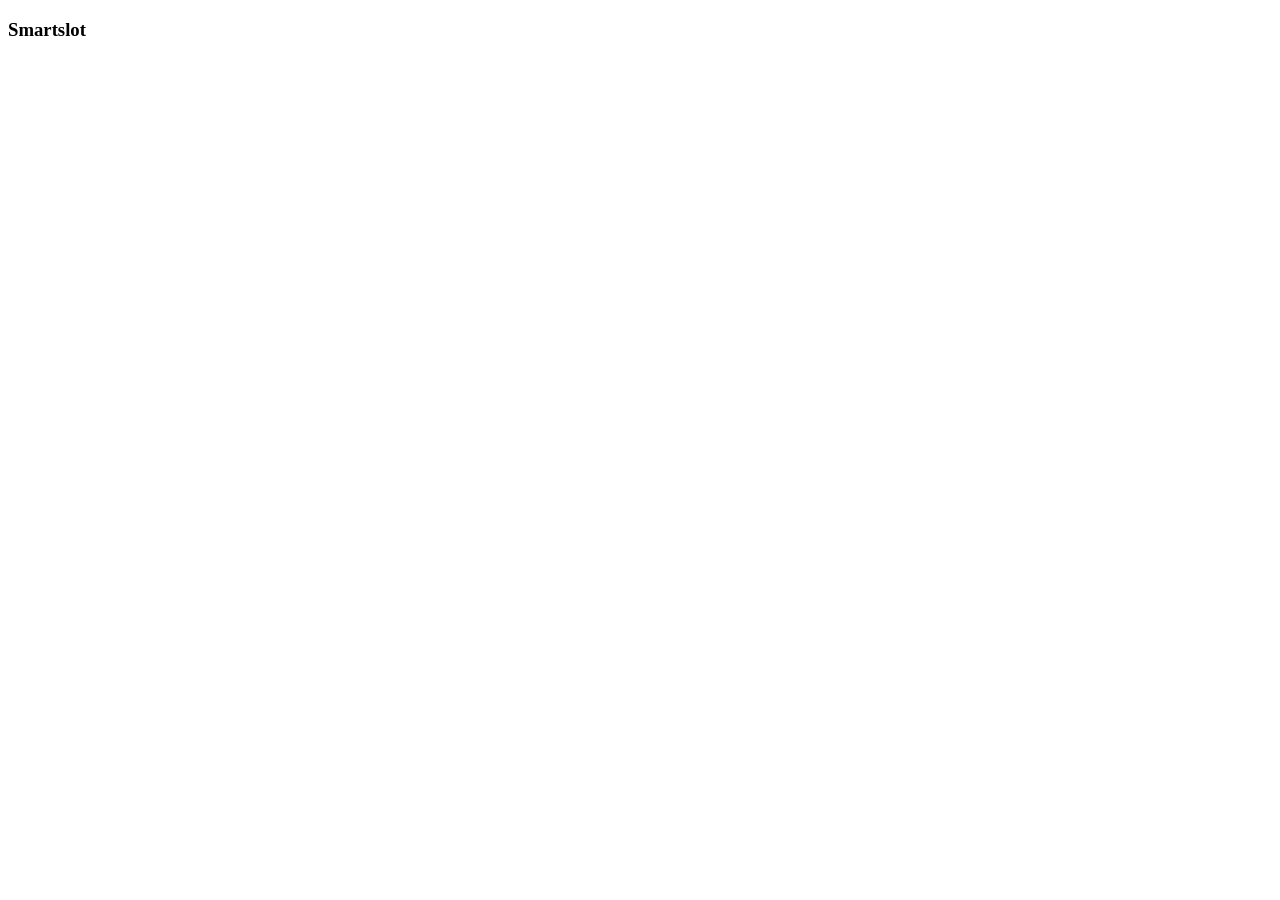
==== index.html @ e50b1087 "intital commit for file creation" ====
<!DOCTYPE html>
<html lang="en">
<head>
    <meta charset="UTF-8">
    <meta name="viewport" content="width=device-width, initial-scale=1.0">
    <title>Smartslot</title>
    <link rel="stylesheet" href="style.css">
</head>
<body>
    <h3>Smartslot</h3>
    <script src="script.js"></script>
</body>
</html>
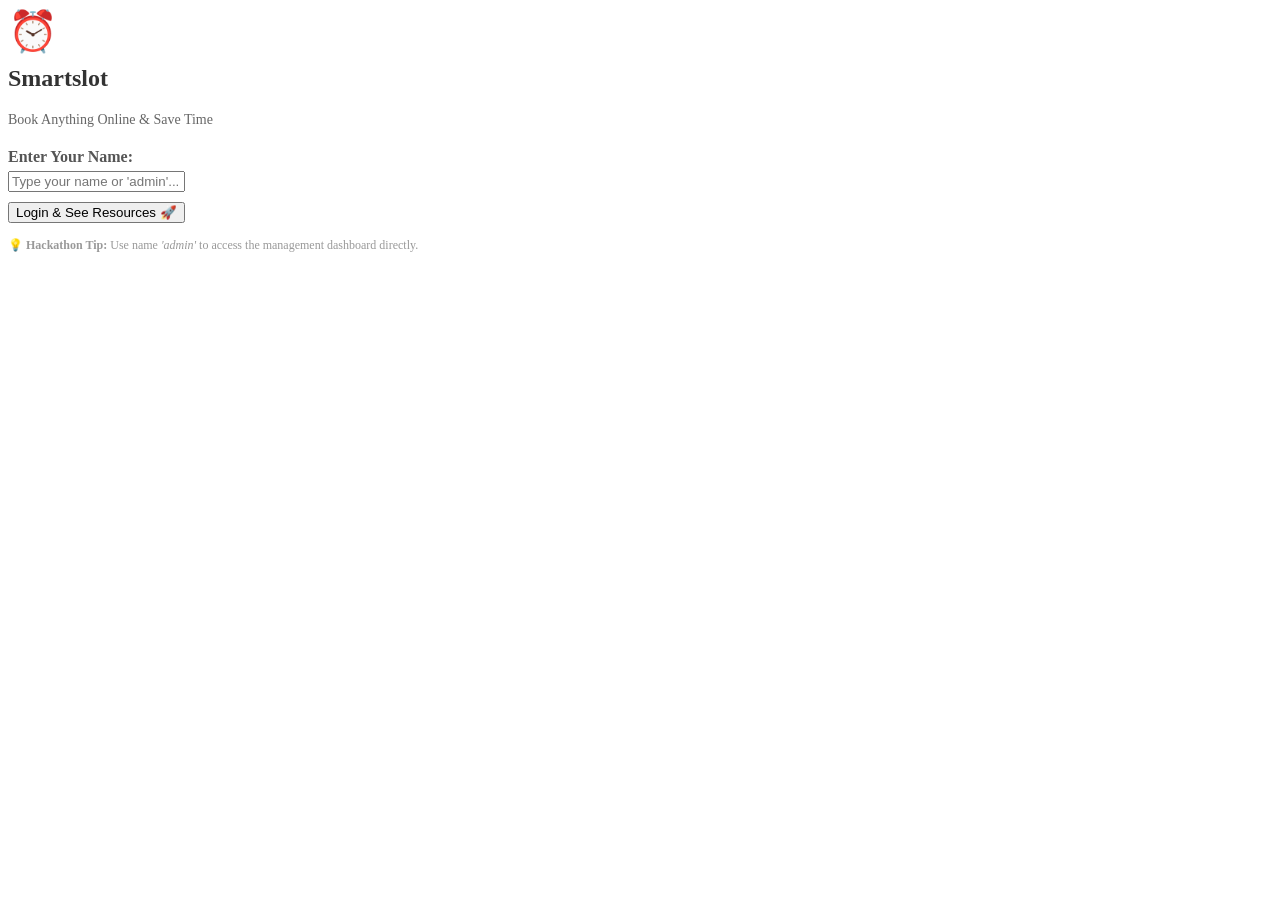
==== commit 78c64106: "basic login page structure created without css styling and without logo" ====
--- a/index.html
+++ b/index.html
@@ -3,11 +3,37 @@
 <head>
     <meta charset="UTF-8">
     <meta name="viewport" content="width=device-width, initial-scale=1.0">
-    <title>Smartslot</title>
+    <title>Smartslot - Login</title>
+    <!-- CSS file for beauty of entire project -->
     <link rel="stylesheet" href="style.css">
 </head>
 <body>
-    <h3>Smartslot</h3>
-    <script src="script.js"></script>
+
+    <!-- Main Login Card Container -->
+    <div class="container">
+        <!-- Brand Icon and Heading -->
+        <div class="logo-section">
+            <span style="font-size: 40px;">⏰</span>
+            <h2 style="margin-top: 10px; color: #333;">Smartslot</h2>
+            <p style="color: #666; font-size: 14px; margin-bottom: 20px;">Book Anything Online & Save Time</p>
+        </div>
+
+        <!-- Login Form Fields -->
+        <div class="form-group">
+            <label for="username" style="display: block; text-align: left; font-weight: bold; margin-bottom: 5px; color: #555;">Enter Your Name:</label>
+            <input type="text" id="username" placeholder="Type your name or 'admin'..." autocomplete="off">
+        </div>
+
+        <!-- Login Button -->
+        <button onclick="handleLogin()" style="margin-top: 10px;">Login & See Resources 🚀</button>
+
+        <!-- Hackathon Help Note -->
+        <p style="font-size: 12px; color: #999; margin-top: 15px;">
+            💡 <strong>Hackathon Tip:</strong> Use name <em>'admin'</em> to access the management dashboard directly.
+        </p>
+    </div>
+
+    <!-- dedicated JavaScript logical file for login page-->
+    <script src="login.js"></script>
 </body>
-</html>+</html>
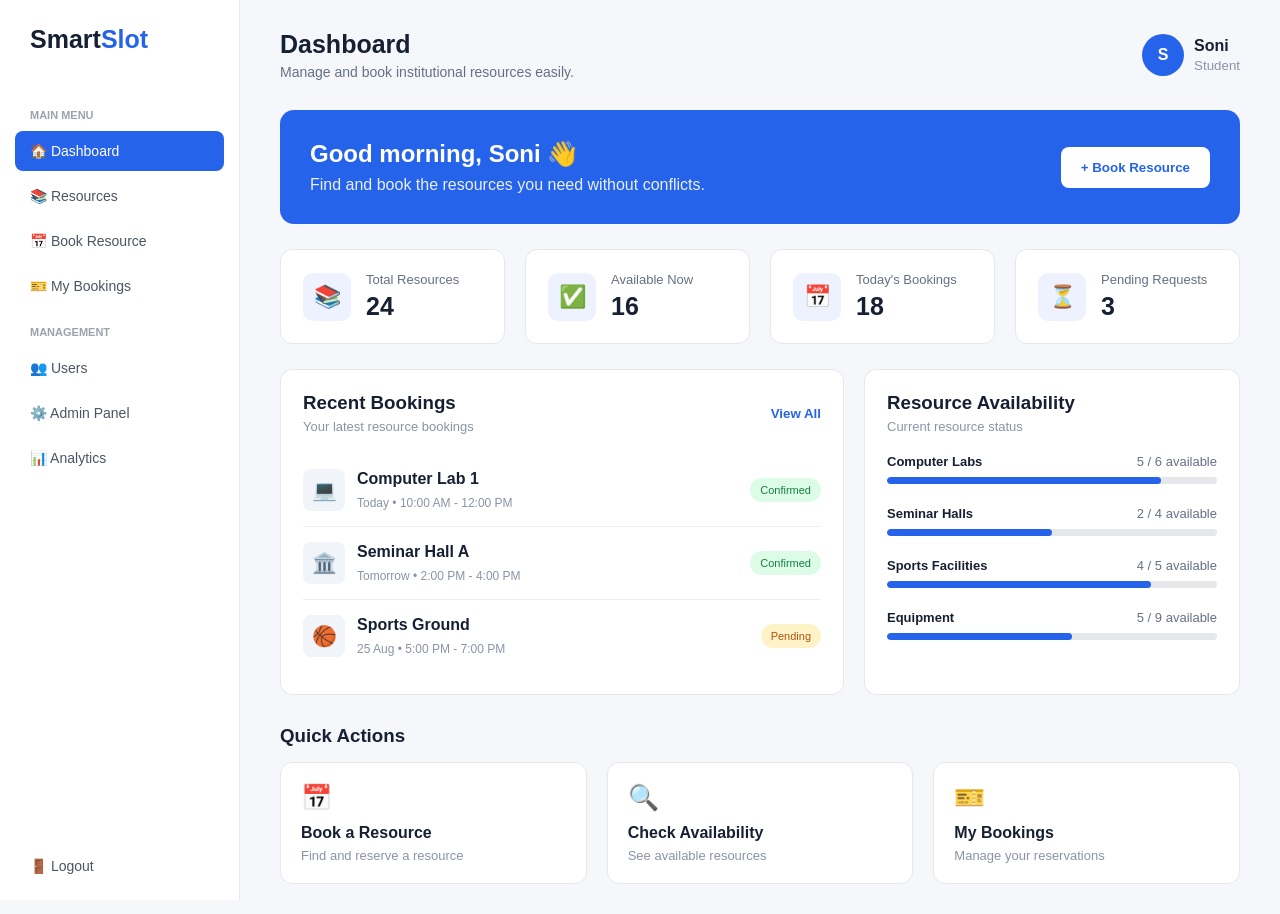
==== commit ee2018e3: "``" ====
--- a/index.html
+++ b/index.html
@@ -1,39 +1,403 @@
 <!DOCTYPE html>
 <html lang="en">
+
 <head>
     <meta charset="UTF-8">
     <meta name="viewport" content="width=device-width, initial-scale=1.0">
-    <title>Smartslot - Login</title>
-    <!-- CSS file for beauty of entire project -->
+
+    <title>SmartSlot Dashboard</title>
+
     <link rel="stylesheet" href="style.css">
 </head>
+
 <body>
 
-    <!-- Main Login Card Container -->
-    <div class="container">
-        <!-- Brand Icon and Heading -->
-        <div class="logo-section">
-            <span style="font-size: 40px;">⏰</span>
-            <h2 style="margin-top: 10px; color: #333;">Smartslot</h2>
-            <p style="color: #666; font-size: 14px; margin-bottom: 20px;">Book Anything Online & Save Time</p>
+    <!-- SIDEBAR -->
+
+    <aside class="sidebar">
+
+        <div class="logo">
+            Smart<span>Slot</span>
         </div>
 
-        <!-- Login Form Fields -->
-        <div class="form-group">
-            <label for="username" style="display: block; text-align: left; font-weight: bold; margin-bottom: 5px; color: #555;">Enter Your Name:</label>
-            <input type="text" id="username" placeholder="Type your name or 'admin'..." autocomplete="off">
+        <p class="menu-title">MAIN MENU</p>
+
+        <a href="#" class="menu active">
+            🏠 Dashboard
+        </a>
+
+        <a href="#" class="menu">
+            📚 Resources
+        </a>
+
+        <a href="#" class="menu">
+            📅 Book Resource
+        </a>
+
+        <a href="#" class="menu">
+            🎫 My Bookings
+        </a>
+
+        <p class="menu-title">MANAGEMENT</p>
+
+        <a href="#" class="menu">
+            👥 Users
+        </a>
+
+        <a href="#" class="menu">
+            ⚙️ Admin Panel
+        </a>
+
+        <a href="#" class="menu">
+            📊 Analytics
+        </a>
+
+        <div class="sidebar-bottom">
+            <a href="#" class="menu">
+                🚪 Logout
+            </a>
         </div>
 
-        <!-- Login Button -->
-        <button onclick="handleLogin()" style="margin-top: 10px;">Login & See Resources 🚀</button>
-
-        <!-- Hackathon Help Note -->
-        <p style="font-size: 12px; color: #999; margin-top: 15px;">
-            💡 <strong>Hackathon Tip:</strong> Use name <em>'admin'</em> to access the management dashboard directly.
-        </p>
-    </div>
-
-    <!-- dedicated JavaScript logical file for login page-->
-    <script src="login.js"></script>
+    </aside>
+
+
+    <!-- MAIN CONTENT -->
+
+    <main class="main">
+
+        <!-- TOP BAR -->
+
+        <header class="topbar">
+
+            <div>
+                <h2>Dashboard</h2>
+                <p>Manage and book institutional resources easily.</p>
+            </div>
+
+            <div class="user">
+
+                <div class="avatar">
+                    S
+                </div>
+
+                <div>
+                    <strong>Soni</strong>
+                    <small>Student</small>
+                </div>
+
+            </div>
+
+        </header>
+
+
+        <!-- WELCOME -->
+
+        <section class="welcome">
+
+            <div>
+                <h1>Good morning, Soni 👋</h1>
+
+                <p>
+                    Find and book the resources you need without conflicts.
+                </p>
+            </div>
+
+            <button class="primary-btn">
+                + Book Resource
+            </button>
+
+        </section>
+
+
+        <!-- STATISTICS -->
+
+        <section class="stats">
+
+            <div class="stat-card">
+
+                <div class="stat-icon">
+                    📚
+                </div>
+
+                <div>
+                    <p>Total Resources</p>
+                    <h2>24</h2>
+                </div>
+
+            </div>
+
+
+            <div class="stat-card">
+
+                <div class="stat-icon">
+                    ✅
+                </div>
+
+                <div>
+                    <p>Available Now</p>
+                    <h2>16</h2>
+                </div>
+
+            </div>
+
+
+            <div class="stat-card">
+
+                <div class="stat-icon">
+                    📅
+                </div>
+
+                <div>
+                    <p>Today's Bookings</p>
+                    <h2>18</h2>
+                </div>
+
+            </div>
+
+
+            <div class="stat-card">
+
+                <div class="stat-icon">
+                    ⏳
+                </div>
+
+                <div>
+                    <p>Pending Requests</p>
+                    <h2>3</h2>
+                </div>
+
+            </div>
+
+        </section>
+
+
+        <!-- CONTENT GRID -->
+
+        <section class="dashboard-grid">
+
+
+            <!-- RECENT BOOKINGS -->
+
+            <div class="dashboard-card">
+
+                <div class="card-header">
+
+                    <div>
+                        <h3>Recent Bookings</h3>
+                        <p>Your latest resource bookings</p>
+                    </div>
+
+                    <button class="view-btn">
+                        View All
+                    </button>
+
+                </div>
+
+
+                <div class="booking">
+
+                    <div class="booking-icon">
+                        💻
+                    </div>
+
+                    <div class="booking-info">
+
+                        <strong>Computer Lab 1</strong>
+
+                        <small>
+                            Today • 10:00 AM - 12:00 PM
+                        </small>
+
+                    </div>
+
+                    <span class="status confirmed">
+                        Confirmed
+                    </span>
+
+                </div>
+
+
+                <div class="booking">
+
+                    <div class="booking-icon">
+                        🏛️
+                    </div>
+
+                    <div class="booking-info">
+
+                        <strong>Seminar Hall A</strong>
+
+                        <small>
+                            Tomorrow • 2:00 PM - 4:00 PM
+                        </small>
+
+                    </div>
+
+                    <span class="status confirmed">
+                        Confirmed
+                    </span>
+
+                </div>
+
+
+                <div class="booking">
+
+                    <div class="booking-icon">
+                        🏀
+                    </div>
+
+                    <div class="booking-info">
+
+                        <strong>Sports Ground</strong>
+
+                        <small>
+                            25 Aug • 5:00 PM - 7:00 PM
+                        </small>
+
+                    </div>
+
+                    <span class="status pending">
+                        Pending
+                    </span>
+
+                </div>
+
+            </div>
+
+
+            <!-- AVAILABILITY -->
+
+            <div class="dashboard-card">
+
+                <div class="card-header">
+
+                    <div>
+                        <h3>Resource Availability</h3>
+                        <p>Current resource status</p>
+                    </div>
+
+                </div>
+
+
+                <div class="availability">
+
+                    <div class="availability-info">
+
+                        <strong>Computer Labs</strong>
+
+                        <span>
+                            5 / 6 available
+                        </span>
+
+                    </div>
+
+                    <div class="progress">
+                        <div class="progress-bar" style="width: 83%;">
+                        </div>
+                    </div>
+
+                </div>
+
+
+                <div class="availability">
+
+                    <div class="availability-info">
+
+                        <strong>Seminar Halls</strong>
+
+                        <span>
+                            2 / 4 available
+                        </span>
+
+                    </div>
+
+                    <div class="progress">
+                        <div class="progress-bar" style="width: 50%;">
+                        </div>
+                    </div>
+
+                </div>
+
+
+                <div class="availability">
+
+                    <div class="availability-info">
+
+                        <strong>Sports Facilities</strong>
+
+                        <span>
+                            4 / 5 available
+                        </span>
+
+                    </div>
+
+                    <div class="progress">
+                        <div class="progress-bar" style="width: 80%;">
+                        </div>
+                    </div>
+
+                </div>
+
+
+                <div class="availability">
+
+                    <div class="availability-info">
+
+                        <strong>Equipment</strong>
+
+                        <span>
+                            5 / 9 available
+                        </span>
+
+                    </div>
+
+                    <div class="progress">
+                        <div class="progress-bar" style="width: 56%;">
+                        </div>
+                    </div>
+
+                </div>
+
+            </div>
+
+        </section>
+
+
+        <!-- QUICK ACTIONS -->
+
+        <section class="quick-section">
+
+            <h3>Quick Actions</h3>
+
+            <div class="quick-grid">
+
+                <div class="quick-card">
+                    <span>📅</span>
+                    <strong>Book a Resource</strong>
+                    <p>Find and reserve a resource</p>
+                </div>
+
+                <div class="quick-card">
+                    <span>🔍</span>
+                    <strong>Check Availability</strong>
+                    <p>See available resources</p>
+                </div>
+
+                <div class="quick-card">
+                    <span>🎫</span>
+                    <strong>My Bookings</strong>
+                    <p>Manage your reservations</p>
+                </div>
+
+            </div>
+
+        </section>
+
+    </main>
+
+
+    <script src="script.js"></script>
+
 </body>
-</html>
+
+</html>
--- a/style.css
+++ b/style.css
@@ -0,0 +1,900 @@
+* {
+    margin: 0;
+    padding: 0;
+    box-sizing: border-box;
+}
+
+body {
+    font-family: Arial, sans-serif;
+    background: #f5f7fb;
+    color: #172033;
+}
+
+
+/* SIDEBAR */
+
+.sidebar {
+    position: fixed;
+    left: 0;
+    top: 0;
+
+    width: 240px;
+    height: 100vh;
+
+    background: white;
+    border-right: 1px solid #e5e7eb;
+
+    padding: 25px 15px;
+
+    display: flex;
+    flex-direction: column;
+}
+
+.logo {
+    font-size: 25px;
+    font-weight: bold;
+
+    padding: 0 15px;
+    margin-bottom: 40px;
+}
+
+.logo span {
+    color: #2563eb;
+}
+
+.menu-title {
+    font-size: 11px;
+    color: #9ca3af;
+    font-weight: bold;
+
+    padding: 0 15px;
+    margin: 15px 0 10px;
+}
+
+.menu {
+    text-decoration: none;
+    color: #4b5563;
+
+    padding: 12px 15px;
+    border-radius: 8px;
+
+    margin-bottom: 5px;
+
+    font-size: 14px;
+}
+
+.menu:hover {
+    background: #eef2ff;
+    color: #2563eb;
+}
+
+.menu.active {
+    background: #2563eb;
+    color: white;
+}
+
+.sidebar-bottom {
+    margin-top: auto;
+}
+
+
+/* MAIN */
+
+.main {
+    margin-left: 240px;
+    padding: 30px 40px;
+}
+
+
+/* TOP BAR */
+
+.topbar {
+    display: flex;
+    justify-content: space-between;
+    align-items: center;
+
+    margin-bottom: 30px;
+}
+
+.topbar h2 {
+    font-size: 25px;
+}
+
+.topbar p {
+    color: #667085;
+    margin-top: 5px;
+    font-size: 14px;
+}
+
+.user {
+    display: flex;
+    align-items: center;
+    gap: 10px;
+}
+
+.avatar {
+    width: 42px;
+    height: 42px;
+
+    border-radius: 50%;
+
+    background: #2563eb;
+    color: white;
+
+    display: flex;
+    align-items: center;
+    justify-content: center;
+
+    font-weight: bold;
+}
+
+.user small {
+    display: block;
+    color: #8a94a6;
+    margin-top: 3px;
+}
+
+
+/* WELCOME */
+
+.welcome {
+    background: #2563eb;
+    color: white;
+
+    border-radius: 14px;
+
+    padding: 30px;
+
+    display: flex;
+    justify-content: space-between;
+    align-items: center;
+
+    margin-bottom: 25px;
+}
+
+.welcome h1 {
+    margin-bottom: 8px;
+}
+
+.welcome p {
+    opacity: 0.9;
+}
+
+.primary-btn {
+    border: none;
+
+    background: white;
+    color: #2563eb;
+
+    padding: 13px 20px;
+
+    border-radius: 8px;
+
+    font-weight: bold;
+
+    cursor: pointer;
+}
+
+.primary-btn:hover {
+    background: #f0f4ff;
+}
+
+
+/* STATISTICS */
+
+.stats {
+    display: grid;
+
+    grid-template-columns: repeat(4, 1fr);
+
+    gap: 20px;
+
+    margin-bottom: 25px;
+}
+
+.stat-card {
+    background: white;
+
+    padding: 22px;
+
+    border-radius: 12px;
+
+    display: flex;
+    align-items: center;
+
+    gap: 15px;
+
+    border: 1px solid #e5e7eb;
+}
+
+.stat-icon {
+    width: 48px;
+    height: 48px;
+
+    background: #eef2ff;
+
+    border-radius: 10px;
+
+    display: flex;
+    align-items: center;
+    justify-content: center;
+
+    font-size: 22px;
+}
+
+.stat-card p {
+    color: #667085;
+    font-size: 13px;
+
+    margin-bottom: 5px;
+}
+
+.stat-card h2 {
+    font-size: 25px;
+}
+
+
+/* DASHBOARD GRID */
+
+.dashboard-grid {
+    display: grid;
+
+    grid-template-columns: 1.5fr 1fr;
+
+    gap: 20px;
+
+    margin-bottom: 30px;
+}
+
+.dashboard-card {
+    background: white;
+
+    border: 1px solid #e5e7eb;
+
+    border-radius: 12px;
+
+    padding: 22px;
+}
+
+.card-header {
+    display: flex;
+
+    justify-content: space-between;
+
+    align-items: center;
+
+    margin-bottom: 20px;
+}
+
+.card-header h3 {
+    margin-bottom: 5px;
+}
+
+.card-header p {
+    color: #8a94a6;
+    font-size: 13px;
+}
+
+.view-btn {
+    border: none;
+
+    background: transparent;
+
+    color: #2563eb;
+
+    cursor: pointer;
+
+    font-weight: bold;
+}
+
+
+/* BOOKINGS */
+
+.booking {
+    display: flex;
+
+    align-items: center;
+
+    gap: 12px;
+
+    padding: 15px 0;
+
+    border-bottom: 1px solid #eee;
+}
+
+.booking:last-child {
+    border-bottom: none;
+}
+
+.booking-icon {
+    width: 42px;
+    height: 42px;
+
+    border-radius: 8px;
+
+    background: #f1f5f9;
+
+    display: flex;
+    align-items: center;
+    justify-content: center;
+
+    font-size: 20px;
+}
+
+.booking-info {
+    flex: 1;
+}
+
+.booking-info strong {
+    display: block;
+    margin-bottom: 5px;
+}
+
+.booking-info small {
+    color: #8a94a6;
+    font-size: 12px;
+}
+
+.status {
+    padding: 6px 10px;
+
+    border-radius: 20px;
+
+    font-size: 11px;
+}
+
+.confirmed {
+    background: #dcfce7;
+    color: #15803d;
+}
+
+.pending {
+    background: #fef3c7;
+    color: #b45309;
+}
+
+
+/* AVAILABILITY */
+
+.availability {
+    margin-bottom: 22px;
+}
+
+.availability-info {
+    display: flex;
+
+    justify-content: space-between;
+
+    margin-bottom: 8px;
+
+    font-size: 13px;
+}
+
+.availability-info span {
+    color: #667085;
+}
+
+.progress {
+    height: 7px;
+
+    background: #e5e7eb;
+
+    border-radius: 10px;
+
+    overflow: hidden;
+}
+
+.progress-bar {
+    height: 100%;
+
+    background: #2563eb;
+
+    border-radius: 10px;
+}
+
+
+/* QUICK ACTIONS */
+
+.quick-section h3 {
+    margin-bottom: 15px;
+}
+
+.quick-grid {
+    display: grid;
+
+    grid-template-columns: repeat(3, 1fr);
+
+    gap: 20px;
+}
+
+.quick-card {
+    background: white;
+
+    border: 1px solid #e5e7eb;
+
+    border-radius: 12px;
+
+    padding: 20px;
+
+    cursor: pointer;
+}
+
+.quick-card:hover {
+    border-color: #2563eb;
+
+    transform: translateY(-2px);
+
+    transition: 0.2s;
+}
+
+.quick-card span {
+    font-size: 25px;
+
+    display: block;
+
+    margin-bottom: 12px;
+}
+
+.quick-card strong {
+    display: block;
+
+    margin-bottom: 6px;
+}
+
+.quick-card p {
+    color: #8a94a6;
+
+    font-size: 13px;
+}
+
+
+/* RESPONSIVE */
+
+@media (max-width: 1000px) {
+
+    .stats {
+        grid-template-columns: repeat(2, 1fr);
+    }
+
+    .dashboard-grid {
+        grid-template-columns: 1fr;
+    }
+
+}
+
+
+@media (max-width: 700px) {
+
+    .sidebar {
+        width: 70px;
+    }
+
+    .sidebar .logo {
+        font-size: 0;
+    }
+
+    .sidebar .logo span {
+        font-size: 20px;
+    }
+
+    .menu {
+        font-size: 0;
+        text-align: center;
+    }
+
+    .menu-title {
+        display: none;
+    }
+
+    .main {
+        margin-left: 70px;
+        padding: 20px;
+    }
+
+    .stats {
+        grid-template-columns: 1fr;
+    }
+
+    .quick-grid {
+        grid-template-columns: 1fr;
+    }
+
+    .welcome {
+        flex-direction: column;
+        align-items: flex-start;
+        gap: 20px;
+    }
+
+}
+/* RESOURCE CATALOGUE */
+
+.resource-tools {
+    display: flex;
+    justify-content: space-between;
+    gap: 20px;
+
+    margin-bottom: 25px;
+}
+
+.search-box {
+    background: white;
+
+    border: 1px solid #e5e7eb;
+
+    border-radius: 9px;
+
+    padding: 12px 15px;
+
+    width: 400px;
+
+    display: flex;
+    align-items: center;
+
+    gap: 10px;
+}
+
+.search-box input {
+    border: none;
+
+    outline: none;
+
+    width: 100%;
+
+    font-size: 14px;
+}
+
+#categoryFilter {
+    background: white;
+
+    border: 1px solid #e5e7eb;
+
+    border-radius: 9px;
+
+    padding: 12px 15px;
+
+    outline: none;
+
+    cursor: pointer;
+}
+
+
+/* RESOURCE GRID */
+
+.resource-grid {
+    display: grid;
+
+    grid-template-columns:
+        repeat(2, 1fr);
+
+    gap: 25px;
+}
+
+
+/* RESOURCE CARD */
+
+.resource-card {
+    background: white;
+
+    border: 1px solid #e5e7eb;
+
+    border-radius: 14px;
+
+    overflow: hidden;
+
+    transition: 0.2s;
+}
+
+.resource-card:hover {
+    transform: translateY(-3px);
+
+    box-shadow:
+        0 10px 30px
+        rgba(0, 0, 0, 0.08);
+}
+
+
+/* RESOURCE IMAGE */
+
+.resource-image {
+    height: 150px;
+
+    background: #eef2ff;
+
+    display: flex;
+
+    align-items: center;
+
+    justify-content: center;
+
+    font-size: 60px;
+}
+
+
+/* CONTENT */
+
+.resource-content {
+    padding: 22px;
+}
+
+.resource-category {
+    font-size: 11px;
+
+    color: #2563eb;
+
+    font-weight: bold;
+
+    text-transform: uppercase;
+}
+
+.resource-content h3 {
+    margin-top: 8px;
+
+    margin-bottom: 8px;
+
+    font-size: 20px;
+}
+
+.resource-content p {
+    color: #667085;
+
+    line-height: 1.5;
+
+    font-size: 13px;
+
+    margin-bottom: 18px;
+}
+
+
+/* DETAILS */
+
+.resource-details {
+    display: flex;
+
+    gap: 20px;
+
+    color: #667085;
+
+    font-size: 12px;
+
+    padding-bottom: 18px;
+
+    border-bottom:
+        1px solid #eee;
+}
+
+
+/* FOOTER */
+
+.resource-footer {
+    display: flex;
+
+    align-items: center;
+
+    justify-content: space-between;
+
+    padding-top: 18px;
+}
+
+.available-label {
+    color: #15803d;
+
+    font-size: 12px;
+
+    font-weight: bold;
+}
+
+.book-btn {
+    background: #2563eb;
+
+    color: white;
+
+    text-decoration: none;
+
+    padding: 9px 15px;
+
+    border-radius: 7px;
+
+    font-size: 12px;
+
+    font-weight: bold;
+}
+
+.book-btn:hover {
+    background: #1d4ed8;
+}
+
+
+/* MOBILE */
+
+@media (max-width: 800px) {
+
+    .resource-grid {
+        grid-template-columns: 1fr;
+    }
+
+    .resource-tools {
+        flex-direction: column;
+    }
+
+    .search-box {
+        width: 100%;
+    }
+
+}
+/* BOOKING PAGE */
+
+.booking-container {
+    display: grid;
+
+    grid-template-columns:
+        1.5fr 1fr;
+
+    gap: 25px;
+
+    max-width: 1000px;
+}
+
+.booking-form-card,
+.booking-info-card {
+    background: white;
+
+    border: 1px solid #e5e7eb;
+
+    border-radius: 14px;
+
+    padding: 30px;
+}
+
+.booking-form-card h3,
+.booking-info-card h3 {
+    margin-bottom: 8px;
+}
+
+.form-subtitle {
+    color: #8a94a6;
+
+    font-size: 13px;
+
+    margin-bottom: 25px;
+}
+
+.booking-form-card label {
+    display: block;
+
+    font-size: 13px;
+
+    font-weight: bold;
+
+    margin-bottom: 7px;
+
+    margin-top: 18px;
+}
+
+.booking-form-card select,
+.booking-form-card input,
+.booking-form-card textarea {
+    width: 100%;
+
+    padding: 12px;
+
+    border: 1px solid #d9dee7;
+
+    border-radius: 8px;
+
+    outline: none;
+
+    font-family: inherit;
+}
+
+.booking-form-card select:focus,
+.booking-form-card input:focus,
+.booking-form-card textarea:focus {
+    border-color: #2563eb;
+}
+
+.time-row {
+    display: grid;
+
+    grid-template-columns: 1fr 1fr;
+
+    gap: 15px;
+}
+
+.booking-form-card textarea {
+    min-height: 100px;
+
+    resize: vertical;
+}
+
+.submit-booking {
+    width: 100%;
+
+    border: none;
+
+    background: #2563eb;
+
+    color: white;
+
+    padding: 14px;
+
+    border-radius: 8px;
+
+    margin-top: 25px;
+
+    font-weight: bold;
+
+    cursor: pointer;
+}
+
+.submit-booking:hover {
+    background: #1d4ed8;
+}
+
+
+/* BOOKING INFO */
+
+.protection {
+    display: flex;
+
+    gap: 15px;
+
+    margin-top: 25px;
+}
+
+.protection > span {
+    font-size: 25px;
+}
+
+.protection strong {
+    display: block;
+
+    margin-bottom: 6px;
+}
+
+.protection p {
+    color: #667085;
+
+    font-size: 12px;
+
+    line-height: 1.5;
+}
+
+
+/* MESSAGE */
+
+#bookingMessage {
+    margin-top: 20px;
+}
+
+.success-message {
+    padding: 15px;
+
+    border-radius: 8px;
+
+    background: #dcfce7;
+
+    color: #166534;
+
+    font-size: 13px;
+}
+
+.error-message {
+    padding: 15px;
+
+    border-radius: 8px;
+
+    background: #fee2e2;
+
+    color: #991b1b;
+
+    font-size: 13px;
+}
+
+
+@media (max-width: 800px) {
+
+    .booking-container {
+        grid-template-columns: 1fr;
+    }
+
+}
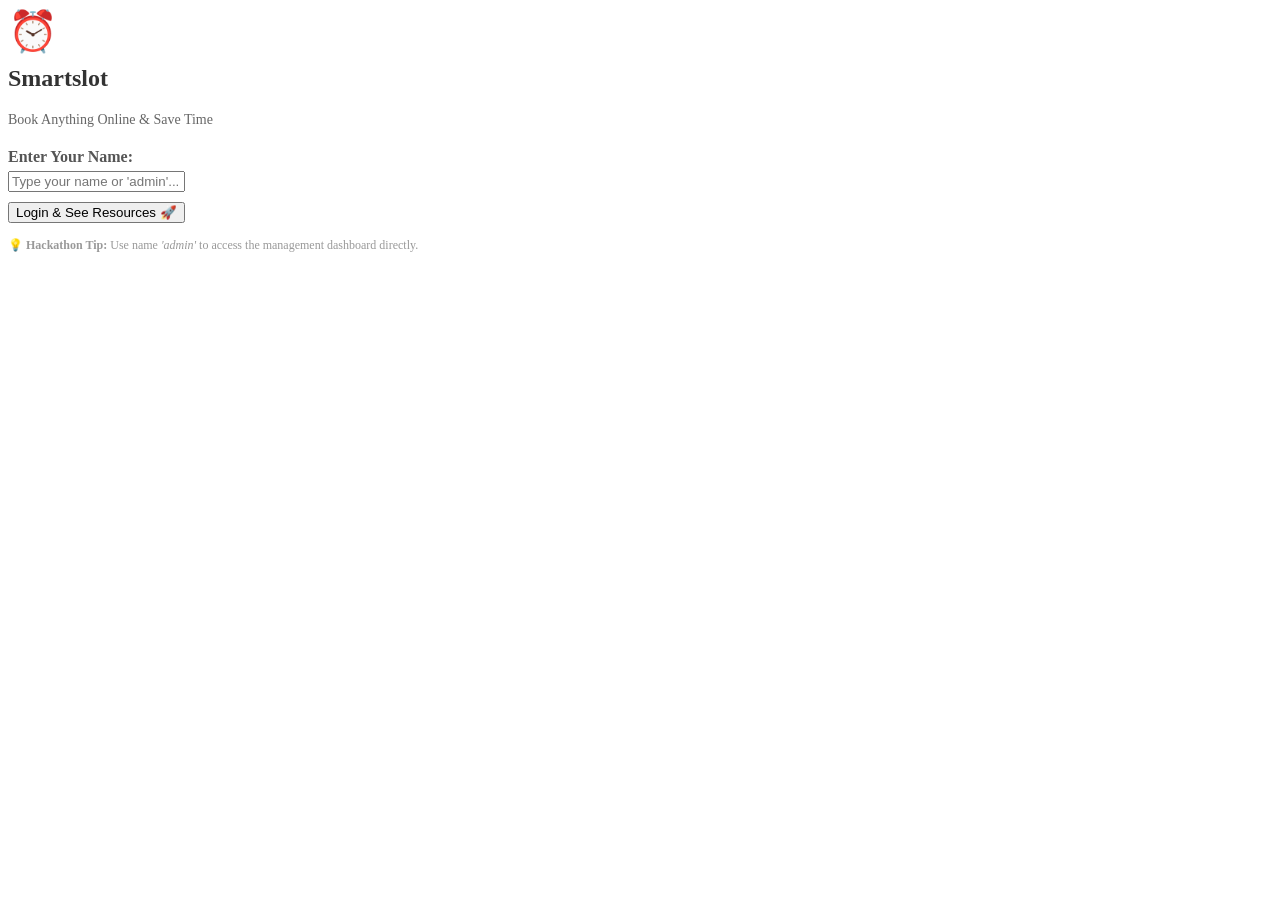
==== commit e01791b8: "some files deleted and new files added and javascript for login functioning added" ====
--- a/index.html
+++ b/index.html
@@ -1,403 +1,39 @@
 <!DOCTYPE html>
 <html lang="en">
-
 <head>
     <meta charset="UTF-8">
     <meta name="viewport" content="width=device-width, initial-scale=1.0">
-
-    <title>SmartSlot Dashboard</title>
-
+    <title>Smartslot - Login</title>
+    <!-- CSS file -->
     <link rel="stylesheet" href="style.css">
 </head>
-
 <body>
 
-    <!-- SIDEBAR -->
-
-    <aside class="sidebar">
-
-        <div class="logo">
-            Smart<span>Slot</span>
+    <!-- Main Login Card Container -->
+    <div class="container">
+        <!-- Brand Icon aur Heading -->
+        <div class="logo-section">
+            <span style="font-size: 40px;">⏰</span>
+            <h2 style="margin-top: 10px; color: #333;">Smartslot</h2>
+            <p style="color: #666; font-size: 14px; margin-bottom: 20px;">Book Anything Online & Save Time</p>
         </div>
 
-        <p class="menu-title">MAIN MENU</p>
-
-        <a href="#" class="menu active">
-            🏠 Dashboard
-        </a>
-
-        <a href="#" class="menu">
-            📚 Resources
-        </a>
-
-        <a href="#" class="menu">
-            📅 Book Resource
-        </a>
-
-        <a href="#" class="menu">
-            🎫 My Bookings
-        </a>
-
-        <p class="menu-title">MANAGEMENT</p>
-
-        <a href="#" class="menu">
-            👥 Users
-        </a>
-
-        <a href="#" class="menu">
-            ⚙️ Admin Panel
-        </a>
-
-        <a href="#" class="menu">
-            📊 Analytics
-        </a>
-
-        <div class="sidebar-bottom">
-            <a href="#" class="menu">
-                🚪 Logout
-            </a>
+        <!-- Login Form Fields -->
+        <div class="form-group">
+            <label for="username" style="display: block; text-align: left; font-weight: bold; margin-bottom: 5px; color: #555;">Enter Your Name:</label>
+            <input type="text" id="username" placeholder="Type your name or 'admin'..." autocomplete="off">
         </div>
 
-    </aside>
+        <!-- Login Button -->
+        <button onclick="handleLogin()" style="margin-top: 10px;">Login & See Resources 🚀</button>
 
+        <!-- Hackathon Help Note -->
+        <p style="font-size: 12px; color: #999; margin-top: 15px;">
+            💡 <strong>Hackathon Tip:</strong> Use name <em>'admin'</em> to access the management dashboard directly.
+        </p>
+    </div>
 
-    <!-- MAIN CONTENT -->
-
-    <main class="main">
-
-        <!-- TOP BAR -->
-
-        <header class="topbar">
-
-            <div>
-                <h2>Dashboard</h2>
-                <p>Manage and book institutional resources easily.</p>
-            </div>
-
-            <div class="user">
-
-                <div class="avatar">
-                    S
-                </div>
-
-                <div>
-                    <strong>Soni</strong>
-                    <small>Student</small>
-                </div>
-
-            </div>
-
-        </header>
-
-
-        <!-- WELCOME -->
-
-        <section class="welcome">
-
-            <div>
-                <h1>Good morning, Soni 👋</h1>
-
-                <p>
-                    Find and book the resources you need without conflicts.
-                </p>
-            </div>
-
-            <button class="primary-btn">
-                + Book Resource
-            </button>
-
-        </section>
-
-
-        <!-- STATISTICS -->
-
-        <section class="stats">
-
-            <div class="stat-card">
-
-                <div class="stat-icon">
-                    📚
-                </div>
-
-                <div>
-                    <p>Total Resources</p>
-                    <h2>24</h2>
-                </div>
-
-            </div>
-
-
-            <div class="stat-card">
-
-                <div class="stat-icon">
-                    ✅
-                </div>
-
-                <div>
-                    <p>Available Now</p>
-                    <h2>16</h2>
-                </div>
-
-            </div>
-
-
-            <div class="stat-card">
-
-                <div class="stat-icon">
-                    📅
-                </div>
-
-                <div>
-                    <p>Today's Bookings</p>
-                    <h2>18</h2>
-                </div>
-
-            </div>
-
-
-            <div class="stat-card">
-
-                <div class="stat-icon">
-                    ⏳
-                </div>
-
-                <div>
-                    <p>Pending Requests</p>
-                    <h2>3</h2>
-                </div>
-
-            </div>
-
-        </section>
-
-
-        <!-- CONTENT GRID -->
-
-        <section class="dashboard-grid">
-
-
-            <!-- RECENT BOOKINGS -->
-
-            <div class="dashboard-card">
-
-                <div class="card-header">
-
-                    <div>
-                        <h3>Recent Bookings</h3>
-                        <p>Your latest resource bookings</p>
-                    </div>
-
-                    <button class="view-btn">
-                        View All
-                    </button>
-
-                </div>
-
-
-                <div class="booking">
-
-                    <div class="booking-icon">
-                        💻
-                    </div>
-
-                    <div class="booking-info">
-
-                        <strong>Computer Lab 1</strong>
-
-                        <small>
-                            Today • 10:00 AM - 12:00 PM
-                        </small>
-
-                    </div>
-
-                    <span class="status confirmed">
-                        Confirmed
-                    </span>
-
-                </div>
-
-
-                <div class="booking">
-
-                    <div class="booking-icon">
-                        🏛️
-                    </div>
-
-                    <div class="booking-info">
-
-                        <strong>Seminar Hall A</strong>
-
-                        <small>
-                            Tomorrow • 2:00 PM - 4:00 PM
-                        </small>
-
-                    </div>
-
-                    <span class="status confirmed">
-                        Confirmed
-                    </span>
-
-                </div>
-
-
-                <div class="booking">
-
-                    <div class="booking-icon">
-                        🏀
-                    </div>
-
-                    <div class="booking-info">
-
-                        <strong>Sports Ground</strong>
-
-                        <small>
-                            25 Aug • 5:00 PM - 7:00 PM
-                        </small>
-
-                    </div>
-
-                    <span class="status pending">
-                        Pending
-                    </span>
-
-                </div>
-
-            </div>
-
-
-            <!-- AVAILABILITY -->
-
-            <div class="dashboard-card">
-
-                <div class="card-header">
-
-                    <div>
-                        <h3>Resource Availability</h3>
-                        <p>Current resource status</p>
-                    </div>
-
-                </div>
-
-
-                <div class="availability">
-
-                    <div class="availability-info">
-
-                        <strong>Computer Labs</strong>
-
-                        <span>
-                            5 / 6 available
-                        </span>
-
-                    </div>
-
-                    <div class="progress">
-                        <div class="progress-bar" style="width: 83%;">
-                        </div>
-                    </div>
-
-                </div>
-
-
-                <div class="availability">
-
-                    <div class="availability-info">
-
-                        <strong>Seminar Halls</strong>
-
-                        <span>
-                            2 / 4 available
-                        </span>
-
-                    </div>
-
-                    <div class="progress">
-                        <div class="progress-bar" style="width: 50%;">
-                        </div>
-                    </div>
-
-                </div>
-
-
-                <div class="availability">
-
-                    <div class="availability-info">
-
-                        <strong>Sports Facilities</strong>
-
-                        <span>
-                            4 / 5 available
-                        </span>
-
-                    </div>
-
-                    <div class="progress">
-                        <div class="progress-bar" style="width: 80%;">
-                        </div>
-                    </div>
-
-                </div>
-
-
-                <div class="availability">
-
-                    <div class="availability-info">
-
-                        <strong>Equipment</strong>
-
-                        <span>
-                            5 / 9 available
-                        </span>
-
-                    </div>
-
-                    <div class="progress">
-                        <div class="progress-bar" style="width: 56%;">
-                        </div>
-                    </div>
-
-                </div>
-
-            </div>
-
-        </section>
-
-
-        <!-- QUICK ACTIONS -->
-
-        <section class="quick-section">
-
-            <h3>Quick Actions</h3>
-
-            <div class="quick-grid">
-
-                <div class="quick-card">
-                    <span>📅</span>
-                    <strong>Book a Resource</strong>
-                    <p>Find and reserve a resource</p>
-                </div>
-
-                <div class="quick-card">
-                    <span>🔍</span>
-                    <strong>Check Availability</strong>
-                    <p>See available resources</p>
-                </div>
-
-                <div class="quick-card">
-                    <span>🎫</span>
-                    <strong>My Bookings</strong>
-                    <p>Manage your reservations</p>
-                </div>
-
-            </div>
-
-        </section>
-
-    </main>
-
-
-    <script src="script.js"></script>
-
+    <!-- dedicated JavaScript logical file for login page -->
+    <script src="login.js"></script>
 </body>
-
-</html>+</html>
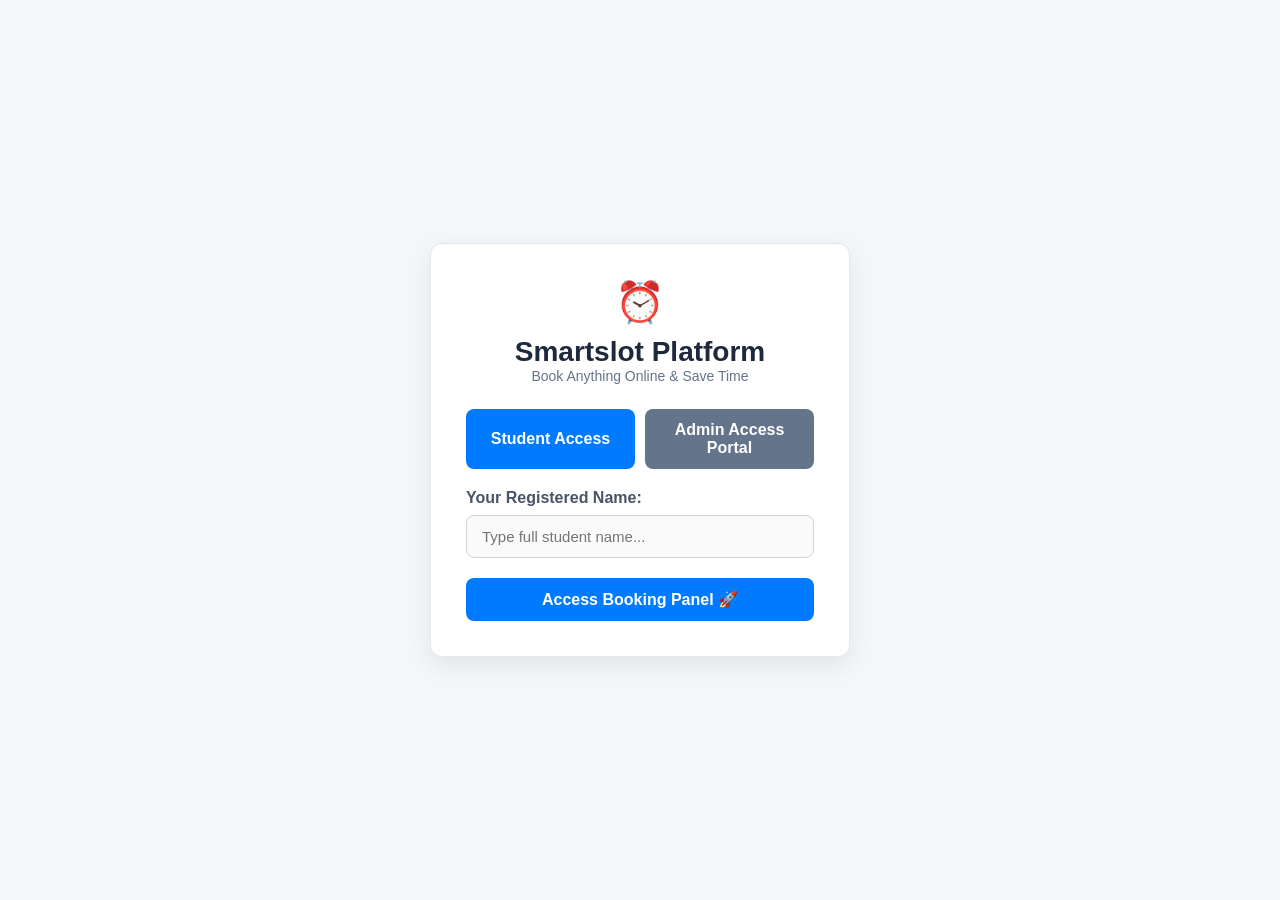
==== commit 387d085a: "login page updated seperate for student and admin with password, qr code removed, conflict detection" ====
--- a/index.html
+++ b/index.html
@@ -3,37 +3,52 @@
 <head>
     <meta charset="UTF-8">
     <meta name="viewport" content="width=device-width, initial-scale=1.0">
-    <title>Smartslot - Login</title>
-    <!-- CSS file -->
+    <title>Smartslot - Secure Entry Gateway</title>
+    <!-- Humari CSS file -->
     <link rel="stylesheet" href="style.css">
 </head>
 <body>
 
-    <!-- Main Login Card Container -->
     <div class="container">
-        <!-- Brand Icon aur Heading -->
+        <!-- Main Platform Banner -->
         <div class="logo-section">
             <span style="font-size: 40px;">⏰</span>
-            <h2 style="margin-top: 10px; color: #333;">Smartslot</h2>
-            <p style="color: #666; font-size: 14px; margin-bottom: 20px;">Book Anything Online & Save Time</p>
+            <h2 style="margin-top: 10px; color: #1e293b;">Smartslot Platform</h2>
+            <p style="color: #64748b; font-size: 14px; margin-bottom: 25px;">Book Anything Online & Save Time</p>
         </div>
 
-        <!-- Login Form Fields -->
-        <div class="form-group">
-            <label for="username" style="display: block; text-align: left; font-weight: bold; margin-bottom: 5px; color: #555;">Enter Your Name:</label>
-            <input type="text" id="username" placeholder="Type your name or 'admin'..." autocomplete="off">
+        <!-- TWO TABS FOR LOGIN DIRECTION -->
+        <div style="display: flex; gap: 10px; margin-bottom: 20px;">
+            <button id="btn-student-view" onclick="toggleLoginView('student')" style="background-color: #007bff;">Student Access</button>
+            <button id="btn-admin-view" onclick="toggleLoginView('admin')" style="background-color: #64748b;">Admin Access Portal</button>
         </div>
 
-        <!-- Login Button -->
-        <button onclick="handleLogin()" style="margin-top: 10px;">Login & See Resources 🚀</button>
+        <!-- FORM A: STUDENT ACCESS FORM -->
+        <div id="student-login-box">
+            <div class="form-group">
+                <label style="display: block; text-align: left; font-weight: bold; color: #475569;">Your Registered Name:</label>
+                <input type="text" id="student-username" placeholder="Type full student name...">
+            </div>
+            <button onclick="handleStudentLogin()">Access Booking Panel 🚀</button>
+        </div>
 
-        <!-- Hackathon Help Note -->
-        <p style="font-size: 12px; color: #999; margin-top: 15px;">
-            💡 <strong>Hackathon Tip:</strong> Use name <em>'admin'</em> to access the management dashboard directly.
-        </p>
+        <!-- FORM B: ADMIN ACCESS FORM (PASSWORD SYSTEM) -->
+        <div id="admin-login-box" style="display: none; text-align: left;">
+            <div class="form-group">
+                <label style="display: block; font-weight: bold; color: #475569;">Admin Password:</label>
+                <!-- Security ke liye input type="password" kiya hai taaki dots dikhein -->
+                <input type="password" id="admin-password" placeholder="Enter Admin Password...">
+            </div>
+            <button onclick="handleAdminLogin()" style="background-color: #16a34a;">Verify Password & Login 🔐</button>
+            
+            <p style="font-size: 12px; color: #999; margin-top: 15px; text-align: center;">
+                💡 <strong>Hackathon Password:</strong> Admin@123
+            </p>
+        </div>
+
     </div>
 
-    <!-- dedicated JavaScript logical file for login page -->
+    <!-- Login JS file link -->
     <script src="login.js"></script>
 </body>
 </html>
--- a/style.css
+++ b/style.css
@@ -0,0 +1,230 @@
+/* ==========================================================================
+   1. GLOBAL RESET & BASE STYLES
+   ========================================================================== */
+* {
+    margin: 0;
+    padding: 0;
+    box-sizing: border-box;
+    font-family: 'Segoe UI', Tahoma, Geneva, Verdana, sans-serif;
+}
+
+body {
+    background-color: #f4f6f9;
+    color: #333;
+    min-height: 100vh;
+    display: flex;
+}
+
+/* ==========================================================================
+   2. LOGIN PAGE STYLES (index.html)
+   ========================================================================== */
+/* Login screen par body ko center karne ke liye ek alag wrapper class automatic use hogi */
+body:has(.logo-section) {
+    justify-content: center;
+    align-items: center;
+    padding: 20px;
+}
+
+.container {
+    background: #ffffff;
+    padding: 35px;
+    border-radius: 12px;
+    box-shadow: 0 8px 24px rgba(0, 0, 0, 0.08);
+    width: 100%;
+    max-width: 420px;
+    text-align: center;
+    border: 1px solid #e1e8ed;
+}
+
+.logo-section h2 {
+    font-size: 28px;
+    font-weight: 700;
+}
+
+.form-group {
+    margin: 20px 0;
+}
+
+input[type="text"], select {
+    width: 100%;
+    padding: 12px 15px;
+    margin-top: 8px;
+    border: 1px solid #ccd6dd;
+    border-radius: 8px;
+    font-size: 15px;
+    background-color: #fafafa;
+    transition: all 0.3s ease;
+}
+
+input[type="text"]:focus, select:focus {
+    border-color: #007bff;
+    background-color: #fff;
+    outline: none;
+    box-shadow: 0 0 0 3px rgba(0, 123, 255, 0.15);
+}
+
+button {
+    background-color: #007bff;
+    color: white;
+    font-size: 16px;
+    font-weight: 600;
+    padding: 12px 20px;
+    border: none;
+    border-radius: 8px;
+    cursor: pointer;
+    width: 100%;
+    transition: background 0.2s ease;
+}
+
+button:hover {
+    background-color: #0056b3;
+}
+
+/* ==========================================================================
+   3. SIDEBAR LAYOUT STYLES (dashboard.html)
+   ========================================================================== */
+.sidebar {
+    width: 260px;
+    background-color: #1e293b;
+    color: #fff;
+    padding: 25px 20px;
+    display: flex;
+    flex-direction: column;
+    height: 100vh;
+    position: fixed;
+}
+
+.sidebar-brand {
+    font-size: 24px;
+    font-weight: 700;
+    margin-bottom: 40px;
+    display: flex;
+    align-items: center;
+    gap: 10px;
+}
+
+.sidebar-menu {
+    list-style: none;
+}
+
+.sidebar-menu li {
+    padding: 12px 15px;
+    border-radius: 8px;
+    margin-bottom: 8px;
+    cursor: pointer;
+    font-size: 16px;
+    transition: all 0.2s ease;
+    color: #cbd5e1;
+}
+
+.sidebar-menu li:hover {
+    background-color: #334155;
+    color: #fff;
+}
+
+.sidebar-menu li.active {
+    background-color: #007bff;
+    color: #fff;
+    font-weight: 600;
+}
+
+/* Main Content Wrapper to shift screen right side of Sidebar */
+.main-content {
+    margin-left: 260px;
+    padding: 40px;
+    width: calc(100% - 260px);
+}
+
+.top-header {
+    margin-bottom: 30px;
+    border-bottom: 2px solid #e2e8f0;
+    padding-bottom: 15px;
+}
+
+.top-header h2 {
+    font-size: 26px;
+    color: #1e293b;
+}
+
+.top-header p {
+    color: #64748b;
+    margin-top: 5px;
+}
+
+/* Cards inside Dashboard */
+.card {
+    background: #fff;
+    padding: 25px;
+    border-radius: 10px;
+    border: 1px solid #e2e8f0;
+    box-shadow: 0 4px 6px rgba(0, 0, 0, 0.02);
+    margin-bottom: 20px;
+    max-width: 600px;
+}
+
+.card h3 {
+    margin-bottom: 15px;
+    color: #1e293b;
+    font-size: 18px;
+}
+
+.card label {
+    display: block;
+    margin-top: 15px;
+    font-weight: 600;
+    font-size: 14px;
+    color: #475569;
+}
+
+/* QR code design */
+#qrcode img {
+    border: 4px solid #fff;
+    box-shadow: 0 4px 12px rgba(0,0,0,0.1);
+    border-radius: 4px;
+}
+
+/* ==========================================================================
+   4. ADMIN DASHBOARD STYLES (admin.html)
+   ========================================================================== */
+/* Grid adjust for admin container when seen standalone */
+body:has(#bookings-table) {
+    justify-content: center;
+    padding-top: 50px;
+}
+
+table {
+    width: 100%;
+    border-collapse: collapse;
+    margin-top: 10px;
+    background: #fff;
+}
+
+table th, table td {
+    padding: 12px 15px;
+    border: 1px solid #e2e8f0;
+    font-size: 14px;
+}
+
+table th {
+    background-color: #f8fafc;
+    color: #475569;
+    font-weight: 600;
+}
+
+table tr:hover {
+    background-color: #f8fafc;
+}
+
+ul#penalty-list {
+    list-style-type: none;
+    margin-top: 10px;
+}
+
+ul#penalty-list li {
+    padding: 8px 12px;
+    background: #fff5f5;
+    border-left: 4px solid #ef4444;
+    margin-bottom: 6px;
+    border-radius: 0 6px 6px 0;
+    font-size: 14px;
+}
